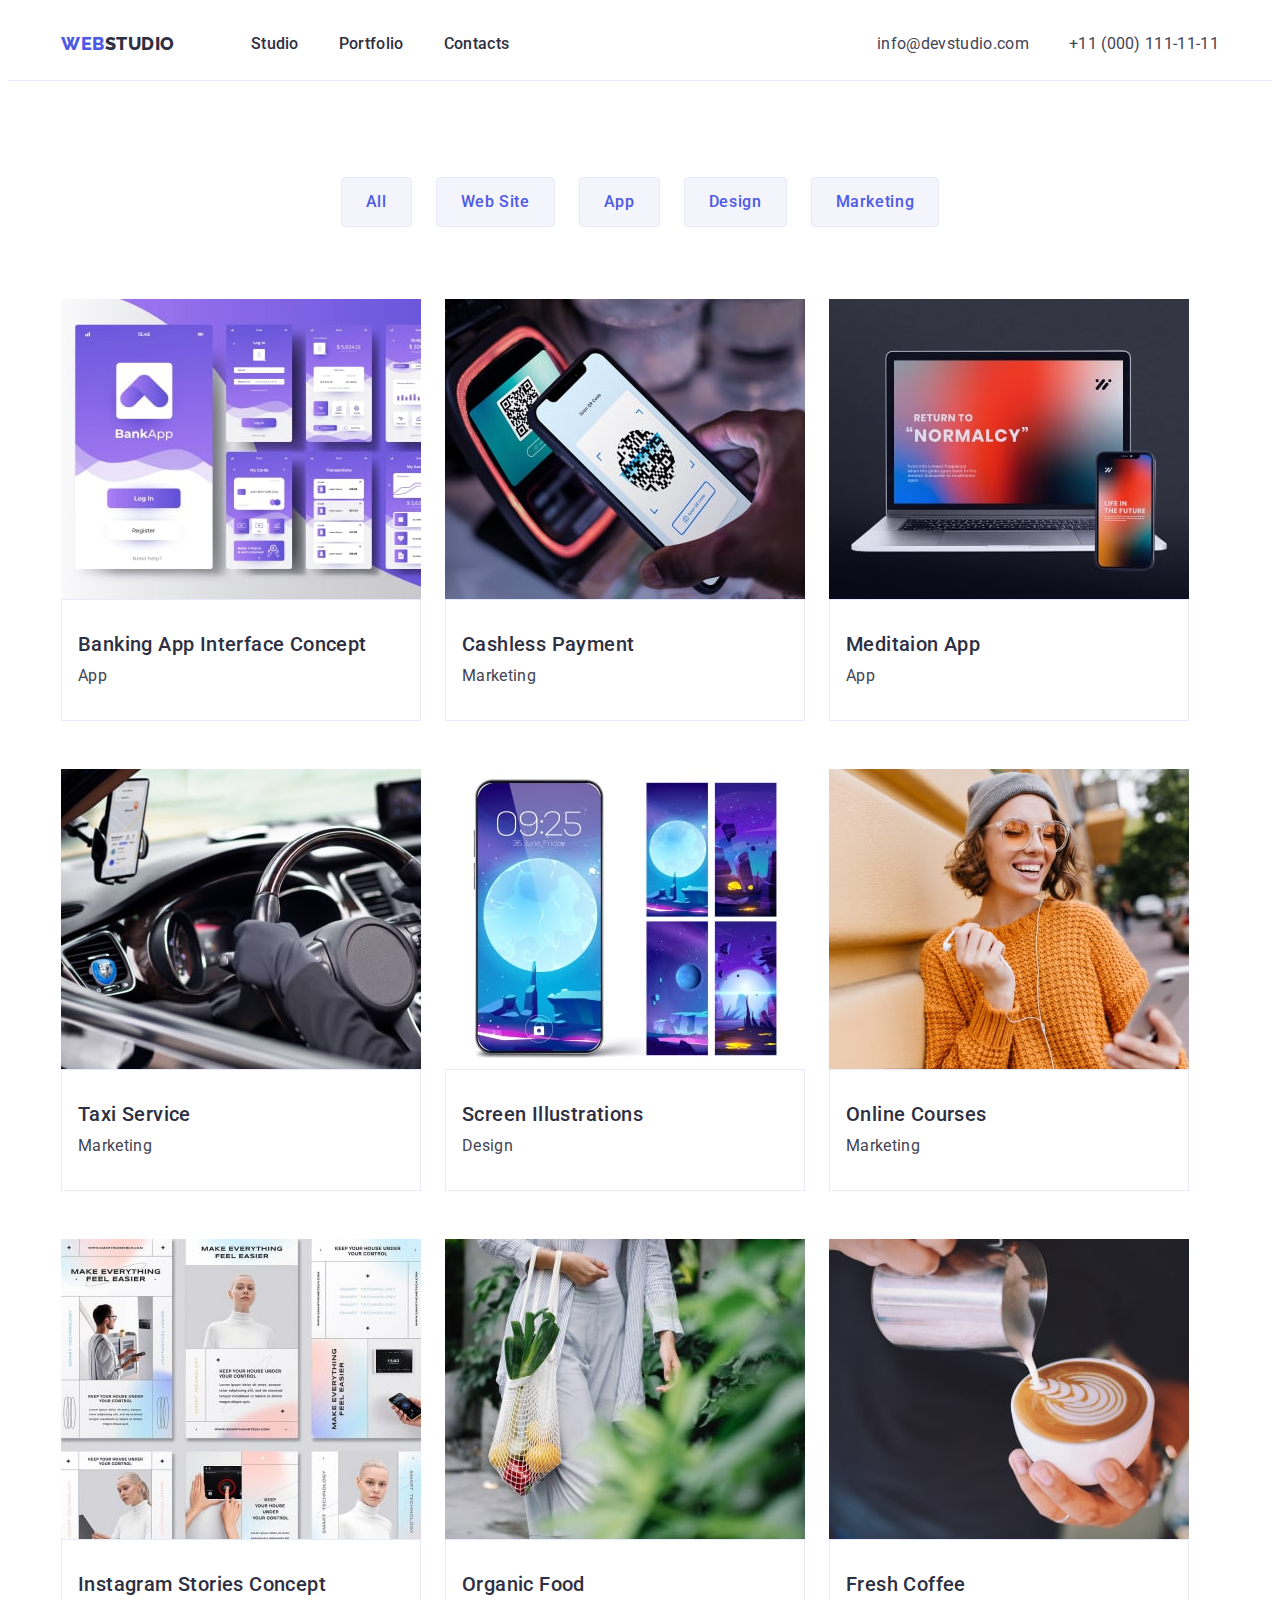
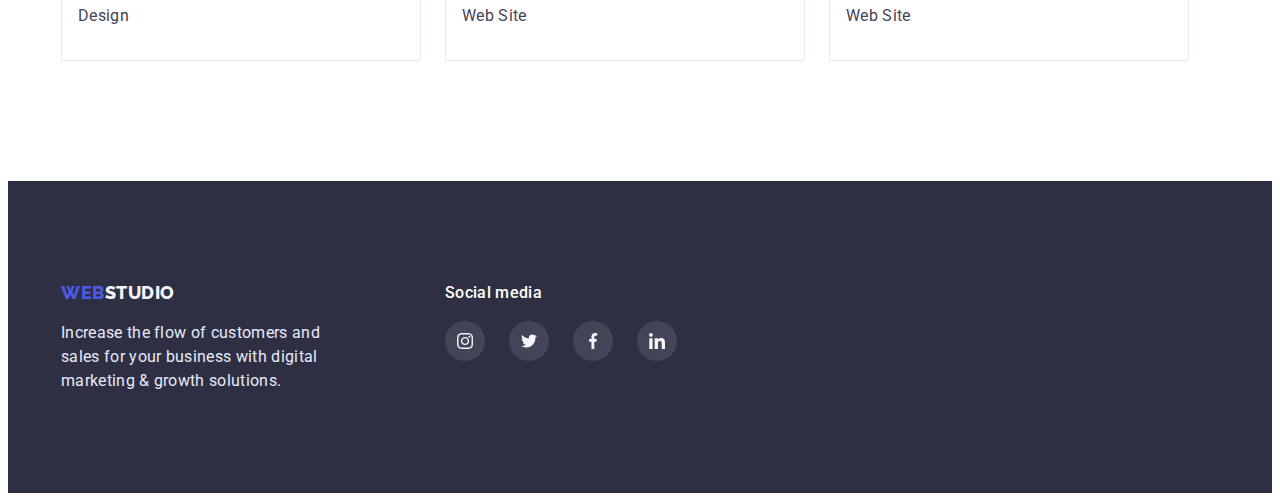
==== portfolio.html @ f939b320 "probiren" ====
<!DOCTYPE html>
<html lang="en">
  <head>
    <meta charset="UTF-8" />
    <meta http-equiv="X-UA-Compatible" content="IE=edge" />
    <meta name="viewport" content="width=device-width, initial-scale=1.0" />
    <title>WebStudio</title>
    <link
      rel="stylesheet"
      href="https://cdnjs.cloudflare.com/ajax/libs/modern-normalize/1.1.0/modern-normalize.min.css"
      integrity="sha512-wpPYUAdjBVSE4KJnH1VR1HeZfpl1ub8YT/NKx4PuQ5NmX2tKuGu6U/JRp5y+Y8XG2tV+wKQpNHVUX03MfMFn9Q=="
      crossorigin="anonymous"
      referrerpolicy="no-referrer"
    />
    <link rel="preconnect" href="https://fonts.googleapis.com" />
    <link rel="preconnect" href="https://fonts.gstatic.com" crossorigin />
    <link
      href="https://fonts.googleapis.com/css2?family=Raleway:wght@800&family=Roboto:wght@400;500;700;900&display=swap"
      rel="stylesheet"
    />
    <link rel="stylesheet" href="./css/styles.css" />
  </head>
  <body>
    <!-- шапка -->
    <header class="header">
      <div class="container header-container">
        <nav class="header-nav">
          <a href="./index.html" class="logo list link"
            ><span class="logo-web">Web</span>Studio</a
          >
          <ul class="header-list list">
            <li class="header-item">
              <a href="./index.html" class="header-link link">Studio</a>
            </li>
            <li class="header-item">
              <a href="./portfolio.html" class="header-link link">Portfolio</a>
            </li>
            <li class="header-item">
              <a href="" class="header-link link">Contacts</a>
            </li>
          </ul>
        </nav>
        <address class="header-address">
          <ul class="contakt-list list">
            <li class="contakt-item">
              <a
                href="mailto:info@devstudio.com"
                class="contakt-link contakt-link-mailto link"
                >info@devstudio.com</a
              >
            </li>
            <li class="contakt-item">
              <a href="tel:+110001111111" class="contakt-link link"
                >+11 (000) 111-11-11</a
              >
            </li>
          </ul>
        </address>
      </div>
    </header>
    <!-- / шапка -->
    <main>
      <!-- menu button -->
      <section class="menu-btn">
        <div class="container">
          <ul class="btn-list list">
            <li class="btn-item">
              <button type="button" class="btn">All</button>
            </li>
            <li class="btn-item">
              <button type="button" class="btn">Web Site</button>
            </li>
            <li class="btn-item">
              <button type="button" class="btn">App</button>
            </li>
            <li class="btn-item">
              <button type="button" class="btn">Design</button>
            </li>
            <li class="btn-item">
              <button type="button" class="btn">Marketing</button>
            </li>
          </ul>
          <!-- /menu button -->
          <!-- features-list -->
          <ul class="features-list list">
            <li class="features-item">
              <a href="" class="features-link link">
                <img
                  src="./images/portfolio-app-min.jpg"
                  alt="App Interface"
                  width="360"
                  height="300"
                />
                <div class="container-features">
                  <h2 class="features-title subtitle">
                    Banking App Interface Concept
                  </h2>
                  <p class="features-text text">App</p>
                </div>
              </a>
            </li>
            <li class="features-item">
              <a href="" class="features-link link"
                ><img
                  src="./images/portfolio-paymant-min.jpg"
                  alt="Payment"
                  width="360"
                  height="300"
                />
                <div class="container-features">
                  <h2 class="features-title subtitle">Cashless Payment</h2>
                  <p class="features-text text">Marketing</p>
                </div>
              </a>
            </li>
            <li class="features-item">
              <a href="" class="features-link link"
                ><img
                  src="./images/portfolio-meditaion-min.jpg"
                  alt="notbook"
                  width="360"
                  height="300"
                />
                <div class="container-features">
                  <h2 class="features-title subtitle">Meditaion App</h2>
                  <p class="features-text text">App</p>
                </div>
              </a>
            </li>
            <li class="features-item">
              <a href="" class="features-link link"
                ><img
                  src="./images/portfolio-taxi-min.jpg"
                  alt="taxi"
                  width="360"
                  height="300"
                />
                <div class="container-features">
                  <h2 class="features-title subtitle">Taxi Service</h2>
                  <p class="features-text text">Marketing</p>
                </div>
              </a>
            </li>
            <li class="features-item">
              <a href="" class="features-link link"
                ><img
                  src="./images/portfolio-theme-min.jpg"
                  alt="theme"
                  width="360"
                  height="300"
                />
                <div class="container-features">
                  <h2 class="features-title subtitle">Screen Illustrations</h2>
                  <p class="features-text text">Design</p>
                </div>
              </a>
            </li>
            <li class="features-item">
              <a href="" class="features-link link"
                ><img
                  src="./images/portfolio-courses-min.jpg"
                  alt="woman"
                  width="360"
                  height="300"
                />
                <div class="container-features">
                  <h2 class="features-title subtitle">Online Courses</h2>
                  <p class="features-text text">Marketing</p>
                </div>
              </a>
            </li>
            <li class="features-item">
              <a href="" class="features-link link"
                ><img
                  src="./images/portfolio-instagram-min.jpg "
                  alt="instagram"
                  width="360"
                  height="300"
                />
                <div class="container-features">
                  <h2 class="features-title subtitle">
                    Instagram Stories Concept
                  </h2>
                  <p class="features-text text">Design</p>
                </div>
              </a>
            </li>
            <li class="features-item">
              <a href="" class="features-link link"
                ><img
                  src="./images/portfolio-food-min.jpg"
                  alt="food"
                  width="360"
                  height="300"
                />
                <div class="container-features">
                  <h2 class="features-title subtitle">Organic Food</h2>
                  <p class="features-text text">Web Site</p>
                </div>
              </a>
            </li>
            <li class="features-item">
              <a href="" class="features-link link"
                ><img
                  src="./images/portfolio-coffee-min.jpg"
                  alt="coffee"
                  width="360"
                  height="300"
                />
                <div class="container-features">
                  <h2 class="features-title subtitle">Fresh Coffee</h2>
                  <p class="features-text text">Web Site</p>
                </div>
              </a>
            </li>
          </ul>
        </div>
      </section>

      <!-- /features-list -->
    </main>
    <!-- підвал -->
    <footer class="footer">
      <div class="container container-footer">
        <div class="container-logo">
        <a href="./index.html" class="logo-footer list link"
          ><span class="logo-web">Web</span>Studio</a
        >
        <p class="footer-text text">
          Increase the flow of customers and sales for your business with
          digital marketing & growth solutions.
        </p>
      </div>
              <div >
        <h2 class="footer-title">Social media</h2>
        <ul class="footer-spec-list list">
          <li class="footer-spec-item">
            <a href="" class="footer-spec-link">
              <svg class="footer-spec-icon" widht="16px" height="16px">
                <use href="./images/symbol-defs.svg#icon-instagram"></use>
              </svg>
            </a>
          </li>
          <li class="footer-spec-item">
            <a href="" class="footer-spec-link" >
              <svg class="footer-spec-icon" widht="16px" height="16px">
                <use href="./images/symbol-defs.svg#icon-twitter"></use>
              </svg>
            </a>
          </li>
          <li class="footer-spec-item">
            <a href="" class="footer-spec-link">
              <svg class="footer-spec-icon" widht="16px" height="16px">
                <use href="./images/symbol-defs.svg#icon-facebook"></use>
              </svg>
            </a>
          </li>
          <li class="footer-spec-item">
            <a href="" class="footer-spec-link">
              <svg class="footer-spec-icon" widht="16px" height="16px">
                <use href="./images/symbol-defs.svg#icon-linkedin"></use>
              </svg>
            </a>
          </li>
        </ul>
      </div>
      </div>

    </footer>
  </body>
</html>
---- css/styles.css ----
:root{
    --maim-text-color: #434455;
    --maim-title-color: #2E2F42;
    --maim-logo-color: #4D5AE5;
    --maim-logo-text-color: #F4F4FD;
    --maim-logo-futer-color: #2E2F42;
    --maim-text-futer-color:#E7E9FC;
    --maim-btn-active-color: #404BBF;
    --maim-big-title-color: #FFFFFF;
    --maim-background-fon-color:#F4F4FD;
    --main-campany-color: #8E8F99;

}
.list{
list-style: none;

}
.link{
    text-decoration: none;
}

.visually-hidden {
    position: absolute;
    width: 1px;
    height: 1px;
    margin: -1px;
    border: 0;
    padding: 0;
    white-space: nowrap;
    clip-path: inset(100%);
    clip: rect(0 0 0 0);
    overflow: hidden;
   }

   h1,h2,h3,h4,h5,h6,p{
    margin: 0;
   }
   ul{
    margin: 0;
    padding: 0;
   }

body{
    font-family: 'Roboto', sans-serif;
    color:  #434455;
    background:#FFFFFF;
}  

.container{
    width: 1158px;
    margin: 0 auto;
    padding-left: 15px;
    padding-right: 15px;
}

.text{  
    font-size: 16px;
    line-height: 1.5;
    letter-spacing: 0.02em;    
}

.subtitle{
    font-weight: 500;
    font-size: 20px;
    line-height: 1.2;
    letter-spacing: 0.02em;
    
}
/* колір логотипа web =color: #4D5AE5; */
/* колір жирного тексту color: #2E2F42; */
/* колір малого туксту color: #434455; rgba(0, 0, 0, 0.25); */
/* header styles */
/* -----------header----------- */
.header{
    padding: 24px 0;
    border-bottom: 1px solid #E7E9FC; 
}
.header-container{
    display: flex;
    align-items: center;

}
.logo{   
font-family: 'Raleway';
font-weight: 800;
font-size: 18px;
line-height: 1.33;
letter-spacing: 0.03em;
text-transform: uppercase;
color: var(--maim-title-color);
}
.logo-web{
    color: var(--maim-logo-color);

}
.header-nav{
    display: flex;
    align-items: center;
}
.header-list{
    display: flex;
    align-items: center;
    gap: 40px;
    margin-left: 76px;

}

.header-link{
    font-weight: 500;
    font-size: 16px;
    line-height: 1.5;    
    letter-spacing: 0.02em;     
    color: var(--maim-title-color);
    
}
.header-link:active,
.header-link:focus,
.header-link:hover{
    color: var(--maim-btn-active-color);

}
.header-address{
    margin-left: auto;
}
.contakt-list{
    display: flex;
}
.contakt-link{

    font-style: normal;
    font-size: 16px;
    line-height: 1.5;
    letter-spacing: 0.02em;
color: var(--maim-text-color);

}
.contakt-item:not(:last-child){
    margin-right: 40px;
}
.contakt-link-mailto:active,
.contakt-link-mailto:hover,
.contakt-link-mailto:focus
{
color: var(--maim-btn-active-color);
}
/* -----------footer----------- */
.footer{
    padding-bottom: 100px;
    padding-top: 100px;
    background:var(--maim-logo-futer-color);
}
.container-footer{
    display: flex;
}
.container-logo{
    margin-right: 120px;
}

.logo-footer{
    font-family: 'Raleway';
    font-weight: 800;
    font-size: 18px;
    line-height: 1.33;
    letter-spacing: 0.03em;
    text-transform: uppercase;
color: var(--maim-logo-text-color);
    
}

.footer-text{ 
    width: 264px;
    margin-top: 16px;  
color: var(--maim-text-futer-color);
}
.footer-title{

    font-weight: 500;
    font-size: 16px;
    line-height: 1.5;
    letter-spacing: 0.02em;
    
    color: var(--maim-big-title-color);
}
.footer-spec-list {
    display: flex;
justify-content: center;
margin-top: 16px;
gap: 24px;
}
.footer-spec-item {
}
.footer-spec-link {
    display: flex;
    align-items: center;
  width: 40px;
  height: 40px;
  border-radius: 50%;

  background: rgba(255, 255, 255, 0.1); 
}
.footer-spec-link:hover,
.footer-spec-link:focus{
    background: #31D0AA;
}
/* -----------main----------- */
/* -----------hero----------- */
.section-hero{
    padding-top: 188px;
    padding-bottom: 188px;
    background-color: var(--maim-title-color) ;
    background-image: linear-gradient(rgba(46, 47, 66, 0.7),rgba(46, 47, 66, 0.7)) , url(../images/people-office.jpg);
    background-size: cover;
}
.container-hero{
display: flex;
align-items: center;
flex-direction: column;
}
.hero-title{
    max-width: 488px;
    margin-bottom: 48px;

    font-weight: 700;
    font-size: 56px;
    line-height: 1.07;
    text-align:center ;
    color: var(--maim-big-title-color);
}

.btn-hero{
    padding: 16px 32px;
    border-radius: 4px;
    border: 0;


    cursor: pointer;
    font-family: 'Roboto';
    font-weight: 500;
    font-size: 16px;
    line-height: 1.5;
    letter-spacing: 0.04em;  
  
    color: var(--maim-big-title-color);
    background:var(--maim-logo-color);
}
.btn-hero:focus,
.btn-hero:hover{
    background:var(--maim-btn-active-color);
}

/* -----------benefits----------- */
.benefits{
    padding-top: 120px;
    padding-bottom: 120px;
}
.benefits-top-list{
    display: flex;
    gap: 24px;
}
.benefits-top-item{
    display: flex;
    align-items: center;
width: 264px;
height: 112px;
background-color: var(--maim-background-fon-color);
border-radius: 4px;
}

.benefits-list{
    display: flex;
    gap: 24px;
}
.benefits-item{
    width: 264px;
}
.benefits-title {
    margin-top: 8px;
    margin-bottom: 8px;
    color: var(--maim-title-color);
}
.benefits-text {
    
    color: var(--maim-text-color);


}
/* -----------main work----------- */
.slider-work{
    padding-bottom: 120px;
}
.slider-work-container{

}
.slider-work-list{
    display: flex;
    gap: 24px;
}
.slider-work-title{
    margin-bottom: 72px;
    text-align: center;
    font-weight: 700;
    font-size: 36px;
    line-height: 1.11;
    letter-spacing: 0.02em;
    color: var(--maim-title-color);  
}
/* -----------main team----------- */
.team {
    padding-top: 120px;
    padding-bottom: 120px;
    background:var(--maim-background-fon-color);

}
.team-container{

}
.team-title {
    margin-bottom: 72px;

    text-align: center;
    font-weight: 700;
    font-size: 36px;
    line-height: 1.11;
    letter-spacing: 0.02em;
    
    color: var(--maim-title-color);
    
}
.team-list{
    display: flex;
    align-items: center;
    gap: 24px;
}
.team-item>img{
    display: block;
    max-width: 200%;
    height: auto;
}
.team-item{
    box-shadow: 0px 1px 6px rgba(46, 47, 66, 0.08), 0px 1px 1px rgba(46, 47, 66, 0.16), 0px 2px 1px rgba(46, 47, 66, 0.08);
border-radius: 0px 0px 4px 4px;
    background-color: var(--maim-big-title-color);

}
.container-cards{
    padding-bottom: 32px;
    text-align:center ;
    padding-top: 32px;
    
}
.team-name {
    

    margin-bottom: 8px;
    color: var(--maim-title-color);

}
.team-text {
    
    color: var(--maim-text-color);
}
.team-spec-list{
display: flex;
justify-content: center;
margin-top: 8px;
gap: 24px;
}
.team-spec-item{

}
.team-spec-link{
    display: flex;
    align-items: center;
  width: 40px;
  height: 40px;
  border-radius: 50%;

    background-color: var(--maim-logo-color);  

}
.team-spec-link:hover,
.team-spec-link:focus{
    background-color: var(--maim-btn-active-color);
}

.team-spec-icon{

}
/* -----------company----------- */
.container-compani{
    padding-top: 130px;
    padding-bottom: 120px;
}
.company-title {
    margin-bottom: 72px;
    font-weight: 700;
font-size: 36px;
line-height: 1.11;


text-align: center;
letter-spacing: 0.02em;


color: var(--maim-title-color);
}
.company-list {
    display: flex;
    justify-content: center;
    gap: 24px;
}
.company-item {
    height: 88px;
    width: 168px;

}
.company-link {
    display: flex;
    justify-content: center;
    align-items: center;
    width: 100%;
    height: 100%;
    

    border: 1px solid #8E8F99;
    border-radius: 4px;
    color: var(--main-campany-color);

}
.company-icon {
fill: currentColor;

}

.company-link:hover,
.company-link:focus{
   
    border: 1px solid   #404BBF;;
    border-radius: 4px;
}
.company-link:hover .company-icon,
.company-link:focus .company-icon{
fill:  #404BBF;
}
/* -----------PORTFOLIO----------- */
/* -----------menu button----------- */
.menu-btn{
    padding-top: 96px;
    padding-bottom: 120px;
}
.btn-list{
    display: flex;
    justify-content: center;
    text-align: center;
    margin-bottom: 72px;
}
.btn{
    padding: 12px 24px;
    border: 1px solid #E7E9FC;
    border-radius: 4px;
    cursor: pointer;
    font-family: 'Roboto';
    font-weight: 500;
font-size: 16px;
line-height: 1.5;
letter-spacing: 0.04em;
color: var(--maim-logo-color);
background: var(--maim-background-fon-color);


}
.btn:hover,
.btn:focus{
    background: var(--maim-btn-active-color);
    color: var(--maim-big-title-color);
}
.btn-item:not(:last-child){
    margin-right: 24px;
}
/* -----------features----------- */

.features-list{

    display: flex;
    flex-wrap: wrap;
    gap: 24px;
    row-gap: 48px;
}
.features-item{
    width: 360px;
}
.features-link>img{
    display: block;
    max-width: 200%;
    height: auto;
}
.container-features{
padding-top: 32px;
padding-left: 16px;
padding-bottom: 32px;
border: 1px solid #E7E9FC;

}

.features-title{
margin-bottom: 8px;
color: var(--maim-title-color);

}
.features-text{
    color: var(--maim-text-color);
    
}
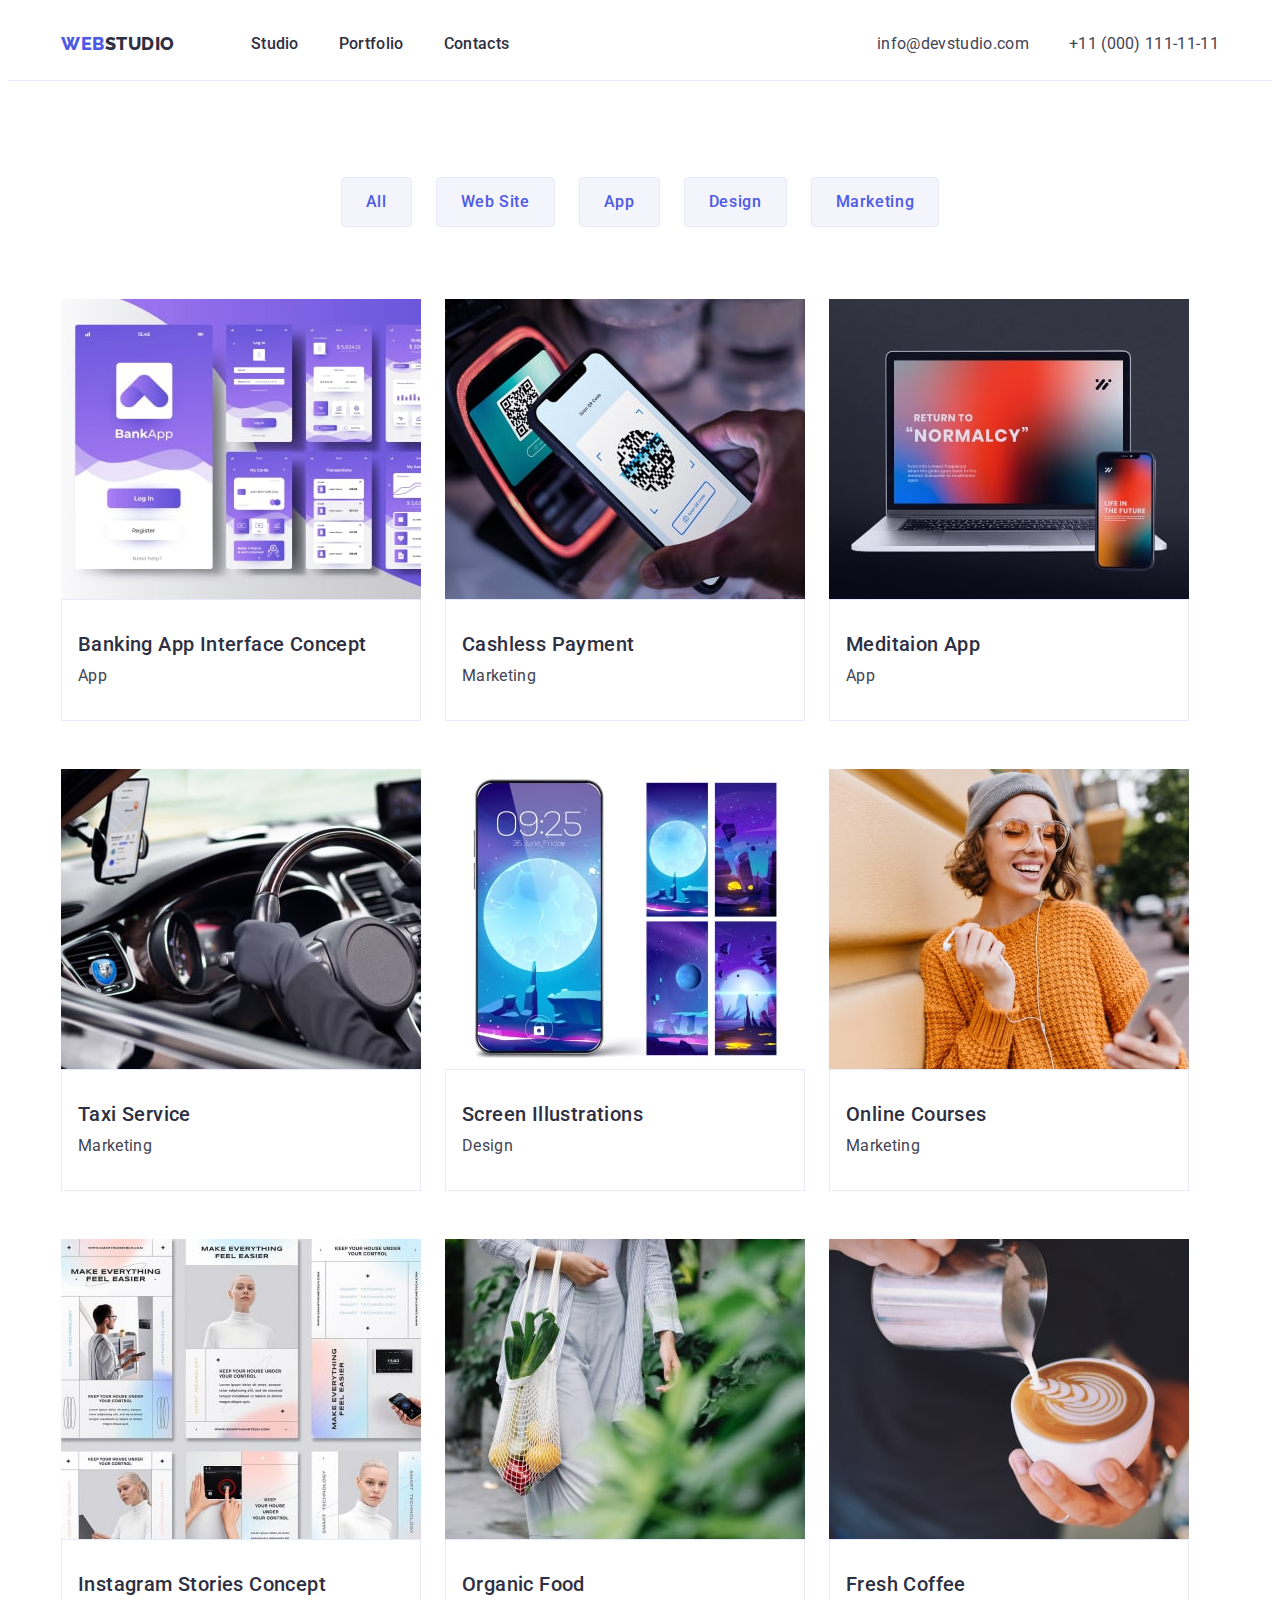
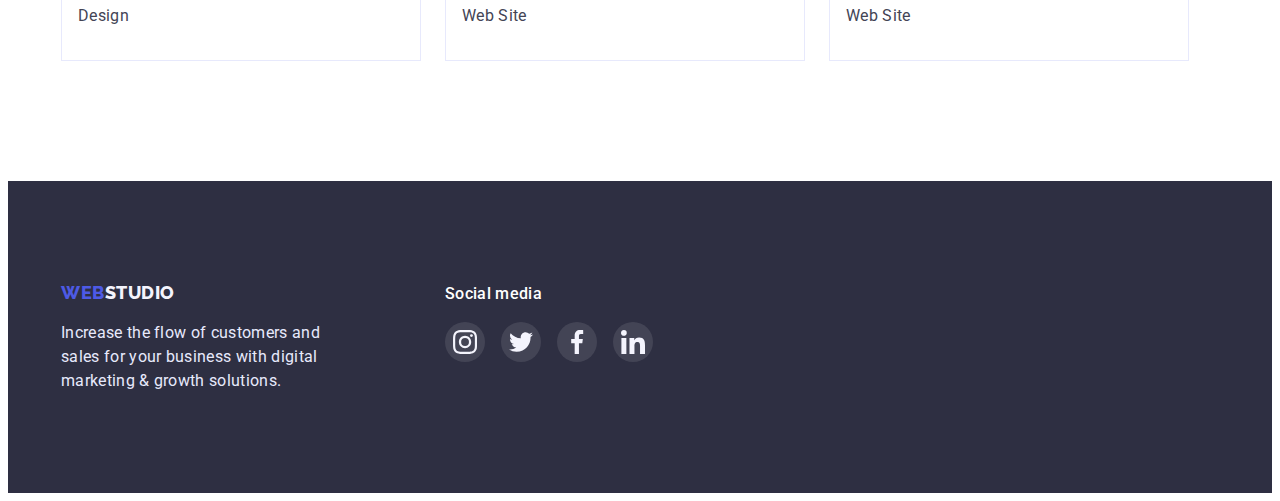
==== commit 1337f807: "oprava" ====
--- a/portfolio.html
+++ b/portfolio.html
@@ -232,32 +232,32 @@
         </p>
       </div>
               <div >
-        <h2 class="footer-title">Social media</h2>
+        <b class="footer-title">Social media</b>
         <ul class="footer-spec-list list">
           <li class="footer-spec-item">
             <a href="" class="footer-spec-link">
-              <svg class="footer-spec-icon" widht="16px" height="16px">
+              <svg class="footer-spec-icon" width="24px" height="24px">
                 <use href="./images/symbol-defs.svg#icon-instagram"></use>
               </svg>
             </a>
           </li>
           <li class="footer-spec-item">
             <a href="" class="footer-spec-link" >
-              <svg class="footer-spec-icon" widht="16px" height="16px">
+              <svg class="footer-spec-icon" width="24px" height="24px">
                 <use href="./images/symbol-defs.svg#icon-twitter"></use>
               </svg>
             </a>
           </li>
           <li class="footer-spec-item">
             <a href="" class="footer-spec-link">
-              <svg class="footer-spec-icon" widht="16px" height="16px">
+              <svg class="footer-spec-icon" width="24px" height="24px">
                 <use href="./images/symbol-defs.svg#icon-facebook"></use>
               </svg>
             </a>
           </li>
           <li class="footer-spec-item">
             <a href="" class="footer-spec-link">
-              <svg class="footer-spec-icon" widht="16px" height="16px">
+              <svg class="footer-spec-icon" width="24px" height="24px">
                 <use href="./images/symbol-defs.svg#icon-linkedin"></use>
               </svg>
             </a>
--- a/css/styles.css
+++ b/css/styles.css
@@ -151,6 +151,7 @@
 }
 .container-footer{
     display: flex;
+    align-items: baseline;
 }
 .container-logo{
     margin-right: 120px;
@@ -185,12 +186,13 @@
     display: flex;
 justify-content: center;
 margin-top: 16px;
-gap: 24px;
+gap: 16px;
 }
 .footer-spec-item {
 }
 .footer-spec-link {
     display: flex;
+    justify-content: center;
     align-items: center;
   width: 40px;
   height: 40px;
@@ -208,8 +210,13 @@
     padding-top: 188px;
     padding-bottom: 188px;
     background-color: var(--maim-title-color) ;
+    max-width: 1440px;
+    margin-left: auto;
+    margin-right: auto;
     background-image: linear-gradient(rgba(46, 47, 66, 0.7),rgba(46, 47, 66, 0.7)) , url(../images/people-office.jpg);
     background-size: cover;
+    background-repeat: no-repeat;
+    background-position: center;
 }
 .container-hero{
 display: flex;
@@ -260,11 +267,13 @@
 .benefits-top-item{
     display: flex;
     align-items: center;
+    justify-content: center;
 width: 264px;
 height: 112px;
 background-color: var(--maim-background-fon-color);
 border-radius: 4px;
 }
+
 
 .benefits-list{
     display: flex;
@@ -371,6 +380,7 @@
 .team-spec-link{
     display: flex;
     align-items: center;
+    justify-content: center;
   width: 40px;
   height: 40px;
   border-radius: 50%;
@@ -387,7 +397,7 @@
 
 }
 /* -----------company----------- */
-.container-compani{
+.company{
     padding-top: 130px;
     padding-bottom: 120px;
 }
@@ -422,25 +432,27 @@
     height: 100%;
     
 
-    border: 1px solid #8E8F99;
+    border: 1px solid var(--main-campany-color);
     border-radius: 4px;
     color: var(--main-campany-color);
-
+   
 }
 .company-icon {
 fill: currentColor;
+width: 104px;
+height: 56px;
 
 }
 
 .company-link:hover,
 .company-link:focus{
    
-    border: 1px solid   #404BBF;;
+    border: 1px solid   var(--maim-btn-active-color);;
     border-radius: 4px;
 }
 .company-link:hover .company-icon,
 .company-link:focus .company-icon{
-fill:  #404BBF;
+fill:  var(--maim-btn-active-color);
 }
 /* -----------PORTFOLIO----------- */
 /* -----------menu button----------- */
@@ -456,7 +468,7 @@
 }
 .btn{
     padding: 12px 24px;
-    border: 1px solid #E7E9FC;
+    border: 1px solid var(--maim-text-futer-color);
     border-radius: 4px;
     cursor: pointer;
     font-family: 'Roboto';
@@ -486,8 +498,14 @@
     gap: 24px;
     row-gap: 48px;
 }
+
 .features-item{
     width: 360px;
+}
+.features-item:hover,
+.features-item:focus{
+    border: 0.5px solid var(--maim-background-fon-color);
+box-shadow: 0px 1px 6px rgba(46, 47, 66, 0.08), 0px 1px 1px rgba(46, 47, 66, 0.16), 0px 2px 1px rgba(46, 47, 66, 0.08);
 }
 .features-link>img{
     display: block;
@@ -498,7 +516,7 @@
 padding-top: 32px;
 padding-left: 16px;
 padding-bottom: 32px;
-border: 1px solid #E7E9FC;
+border: 1px solid var(--maim-text-futer-color);
 
 }
 
